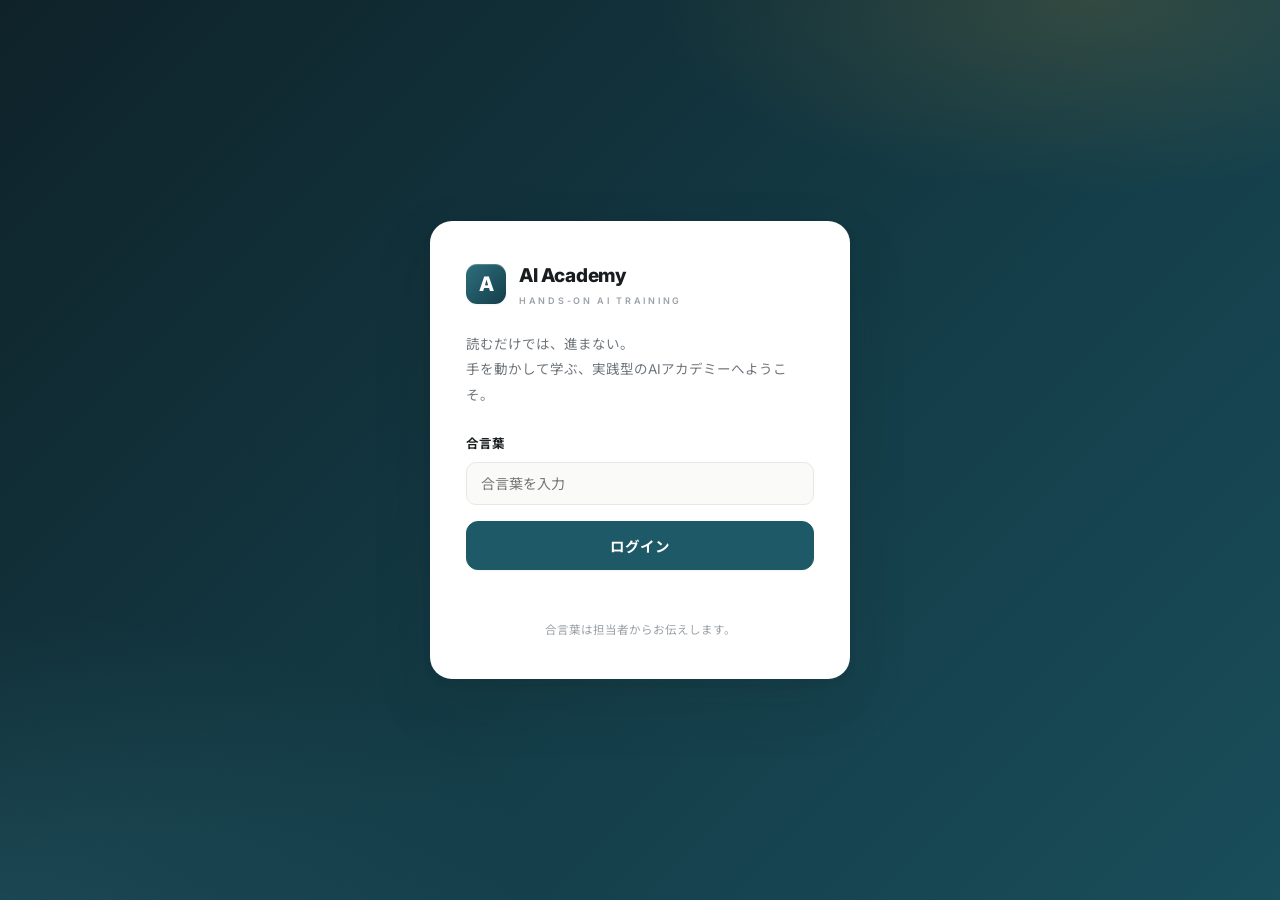
==== index.html @ 7d98a00f "v4-v6: GAS自動化3章＋L4本編化＋実習9本追加（全20章93レッスン・オンラインスクール完全版） - v4 GAS自動化モジュール（第10-12章 gas1-3）: ハルカゼ雑貨店を学習者の" ====
<!DOCTYPE html>
<html lang="ja">
<head>
  <meta charset="UTF-8">
  <meta name="viewport" content="width=device-width, initial-scale=1.0">
  <meta name="robots" content="noindex, nofollow">
  <title>AI Academy</title>
  <link rel="icon" href="data:image/svg+xml,%3Csvg xmlns='http://www.w3.org/2000/svg' viewBox='0 0 32 32'%3E%3Crect width='32' height='32' rx='8' fill='%231D5967'/%3E%3Ctext x='16' y='22.5' font-size='18' font-weight='700' text-anchor='middle' fill='white' font-family='Inter,sans-serif'%3EA%3C/text%3E%3C/svg%3E">
  <link rel="preconnect" href="https://fonts.googleapis.com">
  <link rel="preconnect" href="https://fonts.gstatic.com" crossorigin>
  <link href="https://fonts.googleapis.com/css2?family=Inter:wght@400;500;600;700;800&family=Noto+Sans+JP:wght@400;500;700;800&display=swap" rel="stylesheet">
  <link rel="stylesheet" href="css/style.css?v=6">
</head>
<body>
  <header class="site-header">
    <div class="header-inner">
      <a class="brand" href="#/dashboard" aria-label="AI Academy トップへ">
        <span class="brand-mark" aria-hidden="true">A</span>
        <span class="brand-text">
          <span class="brand-title">AI Academy</span>
          <span class="brand-sub">HANDS-ON AI TRAINING</span>
        </span>
      </a>
      <div class="header-right">
        <span class="learner"><span class="learner-avatar" aria-hidden="true"></span><strong id="learnerName">—</strong></span>
        <a href="#" class="reset-link" id="resetLink">進捗リセット</a>
        <a href="#" class="reset-link" id="logoutLink">ログアウト</a>
      </div>
    </div>
  </header>

  <main id="app"><div class="boot-note">読み込み中…</div></main>

  <footer class="site-footer">
    <p class="footer-note">Claude Code をこれから学ぶ人のためのオンラインアカデミー。各レッスンは「実際に手を動かして作る」ことで進みます。</p>
  </footer>

  <script type="module" src="js/app.js?v=6"></script>
</body>
</html>
---- css/style.css ----
/* =====================================================================
   AI Academy — スタイルシート v3（プロフェッショナル・リデザイン）
   デザインシステム:
     フォント: Inter + Noto Sans JP
     ブランド: ディープティール #1D5967（図解SVGの #2F6F7E と同系で調和）
     アクセント: リファインドゴールド #A97E1F（修了・ハイライト）
     ニュートラル: 上質なウォームグレー階調
   ===================================================================== */
:root {
  --bg:         #F4F4F2;
  --surface:    #FFFFFF;
  --surface-2:  #FAFAF8;
  --ink:        #1A1D1F;
  --ink-2:      #34393D;
  --sub:        #6E757B;
  --faint:      #9AA1A7;
  --line:       #E7E8E6;
  --line-2:     #F0F1EF;

  --brand:      #1D5967;
  --brand-2:    #2F6F7E;
  --brand-d:    #143E49;
  --brand-soft: #EAF2F3;

  --gold:       #A97E1F;
  --gold-2:     #C29233;
  --gold-soft:  #F8F2E1;

  --green:      #1E7A46;
  --green-soft: #EAF5EE;
  --brick:      #B3402E;
  --brick-soft: #FBEFEC;

  --indigo:     var(--brand);   /* 後方互換 */
  --indigo-d:   var(--brand-d);

  --shadow-xs:  0 1px 2px rgba(20, 28, 30, .06);
  --shadow-sm:  0 1px 2px rgba(20, 28, 30, .05), 0 4px 12px rgba(20, 28, 30, .05);
  --shadow-md:  0 2px 4px rgba(20, 28, 30, .05), 0 12px 28px rgba(20, 28, 30, .08);
  --shadow-lg:  0 4px 8px rgba(20, 28, 30, .06), 0 24px 60px rgba(20, 28, 30, .14);

  --r-sm: 10px;
  --r-md: 14px;
  --r-lg: 18px;
  --maxw: 1060px;
  --font: "Inter", "Noto Sans JP", "Hiragino Kaku Gothic ProN", "Yu Gothic Medium", sans-serif;
  --font-serif: "Hiragino Mincho ProN", "Yu Mincho", Georgia, serif;
  --mono: "SFMono-Regular", "SF Mono", Consolas, Menlo, monospace;
}
* { box-sizing: border-box; }
html { scroll-behavior: smooth; }
html, body { margin: 0; padding: 0; }
body {
  font-family: var(--font);
  color: var(--ink);
  background: var(--bg);
  line-height: 1.8;
  font-size: 14.5px;
  -webkit-font-smoothing: antialiased;
  text-rendering: optimizeLegibility;
  display: flex; flex-direction: column; min-height: 100vh;
}
a { color: var(--brand); text-decoration: none; }
a:hover { text-decoration: underline; text-underline-offset: 3px; }
::selection { background: rgba(29, 89, 103, .18); }
:focus-visible { outline: 2px solid var(--brand-2); outline-offset: 2px; border-radius: 4px; }
.boot-note { padding: 80px 20px; text-align: center; color: var(--sub); }

/* ============================ ヘッダー ============================ */
.site-header {
  background: rgba(255, 255, 255, .86);
  backdrop-filter: blur(14px);
  -webkit-backdrop-filter: blur(14px);
  border-bottom: 1px solid var(--line);
  position: sticky; top: 0; z-index: 50;
}
.header-inner {
  max-width: var(--maxw); margin: 0 auto; padding: 12px 24px;
  display: flex; align-items: center; justify-content: space-between; gap: 16px;
}
.brand { display: flex; align-items: center; gap: 12px; color: var(--ink); }
.brand:hover { text-decoration: none; }
.brand-mark {
  display: inline-flex; align-items: center; justify-content: center;
  width: 40px; height: 40px; border-radius: 11px;
  background: linear-gradient(135deg, var(--brand-2), var(--brand-d));
  color: #fff; font-weight: 800; font-size: 20px; letter-spacing: 0;
  box-shadow: inset 0 1px 0 rgba(255,255,255,.22), var(--shadow-xs);
  flex: 0 0 auto;
}
.brand-text { display: flex; flex-direction: column; line-height: 1.25; }
.brand-title { font-size: 16.5px; font-weight: 800; letter-spacing: -0.01em; color: var(--ink); }
.brand-sub { font-size: 9px; letter-spacing: .3em; color: var(--faint); font-weight: 600; }
.header-right { display: flex; align-items: center; gap: 18px; font-size: 13px; }
.learner { display: inline-flex; align-items: center; gap: 8px; color: var(--ink-2);
  background: var(--surface-2); border: 1px solid var(--line); border-radius: 999px; padding: 5px 14px 5px 6px; }
.learner-avatar { width: 24px; height: 24px; border-radius: 50%;
  background: linear-gradient(135deg, var(--brand-2), var(--brand-d)); display: inline-block; }
.learner strong { color: var(--ink); font-weight: 700; font-size: 12.5px; }
.reset-link { color: var(--faint); font-size: 12px; white-space: nowrap; cursor: pointer; }
.reset-link:hover { color: var(--ink-2); text-decoration: none; }

/* ============================ レイアウト ============================ */
#app { flex: 1 0 auto; width: 100%; max-width: var(--maxw); margin: 0 auto; padding: 32px 24px 72px; }
.view { animation: fadeIn .28s cubic-bezier(.2,.7,.3,1); }
@keyframes fadeIn { from { opacity: 0; transform: translateY(6px);} to { opacity: 1; transform: none; } }
.view-lesson { max-width: 850px; margin: 0 auto; }
.breadcrumb { font-size: 12px; color: var(--faint); margin-bottom: 18px; font-weight: 500; }
.breadcrumb a { color: var(--sub); }
.section-label { font-size: 12px; font-weight: 800; letter-spacing: .1em; color: var(--sub);
  text-transform: uppercase; margin: 8px 0 16px; }
.page-title { font-size: 25px; font-weight: 800; color: var(--ink); margin: 6px 0 6px; letter-spacing: -0.015em; line-height: 1.45; }
.page-sub { font-size: 13.5px; color: var(--sub); margin: 0 0 24px; }
.step-head { display: flex; align-items: center; gap: 10px; flex-wrap: wrap; }
.course-head { display: flex; align-items: center; gap: 10px; }

/* ============================ ヒーロー ============================ */
.hero {
  position: relative; overflow: hidden;
  background:
    radial-gradient(720px 300px at 88% -10%, rgba(194, 146, 51, .22), transparent 60%),
    radial-gradient(900px 420px at -10% 110%, rgba(47, 111, 126, .35), transparent 60%),
    linear-gradient(135deg, #0F2229 0%, #143E49 60%, #1D5967 130%);
  color: #fff; border-radius: 20px; padding: 42px 42px 38px; margin-bottom: 26px;
  box-shadow: var(--shadow-md);
}
.hero::after {
  content: ""; position: absolute; inset: 0; pointer-events: none;
  background-image: radial-gradient(rgba(255,255,255,.09) 1px, transparent 1px);
  background-size: 22px 22px;
  mask-image: linear-gradient(115deg, transparent 40%, rgba(0,0,0,.9));
  -webkit-mask-image: linear-gradient(115deg, transparent 40%, rgba(0,0,0,.9));
}
.hero-kicker { font-size: 10.5px; letter-spacing: .34em; color: #D9B45B; margin: 0 0 14px; font-weight: 700; }
.hero-title { font-size: clamp(24px, 3.4vw, 33px); font-weight: 800; line-height: 1.42; margin: 0 0 10px; letter-spacing: -0.01em; }
.hero-sub { font-size: 14.5px; color: rgba(233, 240, 242, .82); margin: 0 0 22px; max-width: 560px; }
.hero-cta { position: relative; z-index: 1; }
.inst-flag { display: inline-block; margin-left: 12px; font-size: 11px; font-weight: 700; color: #142229;
  background: #D9B45B; padding: 3px 10px; border-radius: 999px; vertical-align: middle; }

/* ============================ 能力ラダー（ステッパー） ============================ */
.ladder { background: var(--surface); border: 1px solid var(--line); border-radius: var(--r-lg);
  padding: 24px 26px 18px; margin-bottom: 30px; box-shadow: var(--shadow-xs); }
.ladder-track { display: grid; grid-template-columns: 1fr 1fr 1fr 1fr; gap: 12px; position: relative; }
.ladder-track::before { content: ""; position: absolute; left: 6%; right: 6%; top: 13px; height: 2px;
  background: var(--line); z-index: 0; }
.ladder-arrow { display: none; }
.ladder-step { position: relative; z-index: 1; text-align: center; padding: 0 6px; }
.ladder-badge { display: inline-flex; align-items: center; justify-content: center;
  min-width: 44px; height: 26px; border-radius: 999px; padding: 0 12px;
  font-size: 11.5px; font-weight: 800; letter-spacing: .04em;
  background: var(--surface); color: var(--faint); border: 2px solid var(--line);
  margin-bottom: 10px; }
.ladder-step.reached .ladder-badge {
  background: linear-gradient(135deg, var(--brand-2), var(--brand-d));
  color: #fff; border-color: transparent; box-shadow: var(--shadow-xs); }
.ladder-name { font-size: 13px; font-weight: 700; color: var(--ink); line-height: 1.4; }
.ladder-step.reached .ladder-name { color: var(--brand); }
.ladder-note { font-size: 11px; color: var(--faint); margin-top: 3px; }
.ladder-goal { text-align: center; font-size: 12px; color: var(--sub); margin: 16px 0 0;
  padding-top: 14px; border-top: 1px solid var(--line-2); }
.ladder-goal strong { color: var(--gold); font-weight: 800; }

/* ============================ コースカード ============================ */
.course-grid { display: grid; grid-template-columns: repeat(auto-fill, minmax(310px, 1fr)); gap: 16px; }
.course-card { position: relative; background: var(--surface); border: 1px solid var(--line);
  border-radius: var(--r-lg); padding: 22px 22px 18px; box-shadow: var(--shadow-xs);
  display: flex; flex-direction: column; gap: 9px; overflow: hidden;
  transition: transform .18s ease, box-shadow .18s ease, border-color .18s ease; }
.course-card:hover { transform: translateY(-3px); box-shadow: var(--shadow-md); border-color: #d9dcd9; }
.course-card::before { content: ""; position: absolute; top: 0; left: 0; right: 0; height: 4px;
  background: linear-gradient(90deg, var(--brand-2), var(--brand-d)); }
.course-card:nth-child(2)::before { background: linear-gradient(90deg, #3A7D8D, #1D5967); }
.course-card:nth-child(3)::before { background: linear-gradient(90deg, #27546B, #12303E); }
.course-card:nth-child(4)::before { background: linear-gradient(90deg, var(--gold-2), var(--gold)); }
.course-card.is-done { background: linear-gradient(180deg, #FCFEFD, #F4FAF6); }
.cc-top { display: flex; align-items: center; justify-content: space-between; }
.cc-title { font-size: 17.5px; font-weight: 800; color: var(--ink); margin: 0; letter-spacing: -0.01em; }
.cc-tagline { font-size: 12.5px; color: var(--sub); margin: 0; flex: 1 0 auto; }
.cc-progress { display: flex; align-items: center; gap: 12px; margin-top: 4px; }
.cc-bar { flex: 1; height: 7px; background: var(--line-2); border-radius: 999px; overflow: hidden; }
.cc-fill { height: 100%; background: linear-gradient(90deg, var(--brand-2), var(--brand)); border-radius: 999px; transition: width .4s ease; }
.is-done .cc-fill { background: linear-gradient(90deg, #2E9058, var(--green)); }
.cc-meta { font-size: 11px; color: var(--sub); white-space: nowrap; font-weight: 600; }
.cc-actions { display: flex; gap: 8px; margin-top: 8px; }

/* ============================ タグ・バッジ ============================ */
.tag { font-size: 10.5px; font-weight: 800; border-radius: 6px; padding: 2px 9px; letter-spacing: .04em; }
.tag-level { background: var(--brand-soft); color: var(--brand); }
.st-badge { font-size: 11px; font-weight: 800; border-radius: 999px; padding: 3px 11px; letter-spacing: .02em; }
.st-passed { background: var(--green); color: #fff; }
.st-open { background: var(--brand-soft); color: var(--brand); }
.st-locked { background: var(--line-2); color: var(--faint); }
.st-soon { background: var(--gold-soft); color: var(--gold); }
.lock-note { font-size: 11px; color: var(--faint); }
.cert-hint { font-size: 12.5px; color: rgba(233,240,242,.75); }

/* ============================ 章リスト ============================ */
.chapter-list { display: flex; flex-direction: column; gap: 10px; margin-top: 10px; }
.chapter-row { position: relative; display: flex; align-items: center; gap: 18px;
  background: var(--surface); border: 1px solid var(--line); border-radius: var(--r-md);
  padding: 16px 20px; box-shadow: var(--shadow-xs); transition: border-color .15s ease, box-shadow .15s ease; }
.chapter-row.open { border-color: #c6d6da; }
.chapter-row.open:hover { box-shadow: var(--shadow-sm); }
.chapter-row.cleared { background: linear-gradient(180deg, #FBFDFC, #F5FAF7); }
.chapter-row.cleared::before { content: ""; position: absolute; left: 0; top: 10px; bottom: 10px; width: 3px;
  border-radius: 3px; background: var(--green); }
.chapter-row.locked { opacity: .62; }
.chapter-row.soon { background: var(--surface-2); border-style: dashed; }
.chr-no { font-size: 11px; font-weight: 800; color: var(--faint); white-space: nowrap; min-width: 54px;
  letter-spacing: .06em; }
.chr-main { flex: 1; min-width: 0; }
.chr-title { font-size: 15px; font-weight: 700; color: var(--ink); letter-spacing: -0.005em; }
.chr-goal { font-size: 12px; color: var(--sub); margin-top: 3px; }
.chr-meta { font-size: 11px; color: var(--faint); margin-top: 5px; font-weight: 600; }
.chr-side { display: flex; flex-direction: column; align-items: flex-end; gap: 8px; white-space: nowrap; }

/* ============================ レッスン一覧 ============================ */
.lesson-list { display: flex; flex-direction: column; gap: 7px; margin-top: 12px; }
.lesson-row { display: flex; align-items: center; gap: 13px; background: var(--surface);
  border: 1px solid var(--line); border-radius: var(--r-sm); padding: 12px 16px; color: var(--ink);
  transition: border-color .14s ease, background .14s ease, transform .14s ease; }
.lesson-row:hover { text-decoration: none; border-color: #c6d6da; background: #FDFEFE; transform: translateX(2px); }
.lesson-row.done { background: var(--surface-2); }
.lr-idx { font-size: 11px; font-weight: 800; color: var(--faint); min-width: 20px; text-align: center; }
.lr-type { font-size: 10px; font-weight: 800; border-radius: 6px; padding: 3px 9px; white-space: nowrap; letter-spacing: .06em; }
.lr-type.t-lecture { background: var(--line-2); color: var(--ink-2); }
.lr-type.t-practice { background: var(--green-soft); color: var(--green); }
.lr-type.t-submit { background: var(--gold-soft); color: var(--gold); }
.lr-title { flex: 1; font-size: 13.5px; font-weight: 600; min-width: 0; }
.lr-right { font-size: 11px; color: var(--faint); display: flex; align-items: center; gap: 9px; white-space: nowrap; }
.lr-done { display: inline-flex; align-items: center; justify-content: center; background: var(--green);
  color: #fff; font-size: 10px; font-weight: 800; border-radius: 999px; padding: 2px 9px; }

/* ============================ レッスン本文 ============================ */
.lesson-body { font-size: 15px; line-height: 2.05; color: var(--ink-2); }
.lesson-body p { margin: 0 0 16px; }
.lesson-body strong { color: var(--ink); font-weight: 700; }
.done-bar { margin: 24px 0 8px; }

/* ---- 図解: figure ---- */
.figure { margin: 22px 0; background: var(--surface); border: 1px solid var(--line);
  border-radius: var(--r-md); padding: 20px 20px 12px; box-shadow: var(--shadow-xs); }
.figure svg { width: 100%; height: auto; display: block; }
.figure figcaption { font-size: 11.5px; color: var(--sub); text-align: center; margin-top: 10px;
  padding-top: 10px; border-top: 1px solid var(--line-2); }

/* ---- 図解: ターミナル再現モック ---- */
.term-mock { margin: 20px 0; border-radius: var(--r-md); overflow: hidden;
  border: 1px solid #23282E; box-shadow: var(--shadow-sm); }
.tm-bar { display: flex; align-items: center; gap: 6px; background: #171B20; padding: 10px 14px; }
.tm-bar span { width: 11px; height: 11px; border-radius: 50%; }
.tm-bar span:nth-child(1) { background: #E0655A; }
.tm-bar span:nth-child(2) { background: #E0B13F; }
.tm-bar span:nth-child(3) { background: #57B464; }
.tm-bar em { font-style: normal; font-size: 11px; color: #8A939D; margin-left: 8px; font-weight: 500; }
.tm-body { background: #0E1114; padding: 16px 18px; font-family: var(--mono); font-size: 12.5px; line-height: 1.85; }
.tm-body p { margin: 0 0 12px; white-space: pre-wrap; word-break: break-word; }
.tm-body p:last-child { margin-bottom: 0; }
.tm-in { color: #8ECFDD; }
.tm-in::before { content: "あなた ▸ "; color: #57B464; font-weight: 700; }
.tm-out { color: #C9CFD6; }
.tm-out::before { content: "AI ▸ "; color: #C29233; font-weight: 700; }
.tm-cmd { color: #E8EBEE; background: #171C21; border-radius: 8px; padding: 8px 12px; }
.tm-cmd::before { content: "$ "; color: #57B464; font-weight: 700; }

/* ---- 図解: ステップ図 ---- */
.steps-fig { list-style: none; counter-reset: sf; margin: 20px 0; padding: 0;
  display: flex; flex-direction: column; gap: 9px; }
.steps-fig li { counter-increment: sf; position: relative; background: var(--surface);
  border: 1px solid var(--line); border-radius: var(--r-sm); padding: 13px 16px 13px 54px;
  font-size: 13.5px; line-height: 1.75; }
.steps-fig li::before { content: counter(sf); position: absolute; left: 14px; top: 50%;
  transform: translateY(-50%); width: 26px; height: 26px; border-radius: 50%;
  background: linear-gradient(135deg, var(--brand-2), var(--brand-d)); color: #fff;
  font-size: 12.5px; font-weight: 800; display: flex; align-items: center; justify-content: center; }

/* ---- 図解: Before/After比較 ---- */
.compare { display: grid; grid-template-columns: 1fr 1fr; gap: 14px; margin: 20px 0; }
.cmp-col { background: var(--brick-soft); border: 1px solid #EDD5CE; border-radius: var(--r-md);
  padding: 15px 17px; font-size: 13px; line-height: 1.85; }
.cmp-col h5 { margin: 0 0 7px; font-size: 12px; font-weight: 800; color: #8F3527; letter-spacing: .02em; }
.cmp-col.good { background: var(--green-soft); border-color: #CBE5D3; }
.cmp-col.good h5 { color: var(--green); }
.cmp-col p { margin: 0; }

/* ---- 図解: callout ---- */
.callout { background: var(--gold-soft); border-left: 3px solid var(--gold-2); border-radius: 8px;
  padding: 14px 18px; font-size: 13.5px; line-height: 1.85; margin: 20px 0; color: var(--ink-2); }
.callout strong { color: var(--ink); }

/* ---- 動画スロット ---- */
.video-slot { display: flex; align-items: center; gap: 12px; background: var(--surface-2);
  border: 1px dashed #D5D2C8; border-radius: var(--r-sm); padding: 13px 16px;
  font-size: 12.5px; color: var(--sub); margin: 16px 0; }
.vs-label { font-size: 10px; font-weight: 800; background: #E4E0D4; color: #6B6552;
  border-radius: 6px; padding: 3px 9px; white-space: nowrap; letter-spacing: .06em; }

/* ============================ パート枠 ============================ */
.part { background: var(--surface); border: 1px solid var(--line); border-radius: var(--r-md);
  padding: 20px 22px; margin-bottom: 16px; box-shadow: var(--shadow-xs); }
.part-label { display: flex; align-items: center; gap: 10px; font-size: 14px; font-weight: 800;
  color: var(--ink); margin-bottom: 12px; letter-spacing: -0.005em; }
.part-no { display: inline-flex; align-items: center; justify-content: center; width: 25px; height: 25px;
  border-radius: 8px; background: linear-gradient(135deg, var(--brand-2), var(--brand-d));
  color: #fff; font-size: 12px; font-weight: 800; flex: 0 0 auto; }
.part-intro { font-size: 13.5px; color: var(--ink-2); margin: 0 0 14px; }
.part.tips { background: #F2F6F7; border-color: #D9E4E7; }
.part.tips .part-label { margin-bottom: 5px; font-size: 12.5px; color: var(--brand); }
.part.tips p { margin: 0; font-size: 13px; color: var(--ink-2); }
.soon-box { background: var(--gold-soft); border: 1px solid #EBDFC0; border-radius: var(--r-sm);
  padding: 14px 18px; font-size: 13.5px; color: var(--ink-2); margin: 0 0 18px; }

/* ---- プロンプト箱 ---- */
.prompt-box { border-radius: var(--r-md); overflow: hidden; border: 1px solid #23282E; box-shadow: var(--shadow-sm); }
.prompt-bar { display: flex; align-items: center; justify-content: space-between; gap: 12px;
  background: #171B20; color: #A8B0B9; font-size: 12px; padding: 9px 14px; font-weight: 500; }
.copy-btn { background: var(--brand-2); color: #fff; border: none; border-radius: 8px;
  padding: 6px 15px; font-size: 12px; font-weight: 700; cursor: pointer; font-family: inherit;
  transition: background .14s ease; }
.copy-btn:hover { background: var(--brand); }
.prompt-pre { margin: 0; background: #0E1114; color: #E4E8EB; padding: 16px 18px;
  font-size: 12.5px; line-height: 1.8; white-space: pre-wrap; word-break: break-word;
  font-family: var(--mono); overflow-x: auto; }

/* ---- 証拠貼付け ---- */
.evidence { width: 100%; min-height: 140px; resize: vertical; border: 1px solid var(--line);
  border-radius: var(--r-sm); padding: 14px 15px; font-size: 13px; line-height: 1.7;
  font-family: var(--mono); color: var(--ink); background: var(--surface-2);
  transition: border-color .14s ease, box-shadow .14s ease; }
.evidence:focus { outline: none; border-color: var(--brand-2); background: #fff;
  box-shadow: 0 0 0 4px rgba(47, 111, 126, .12); }
.verify-bar { display: flex; align-items: center; gap: 12px; margin-top: 14px; flex-wrap: wrap; }
.verify-result { margin-top: 16px; }
.ck-list { list-style: none; margin: 0 0 14px; padding: 0; display: flex; flex-direction: column; gap: 7px; }
.ck-list li { font-size: 13px; display: flex; align-items: center; gap: 10px; padding: 9px 13px;
  border-radius: var(--r-sm); font-weight: 500; }
.ck-list li.ok { background: var(--green-soft); color: #17603A; }
.ck-list li.ng { background: var(--brick-soft); color: #8F3527; }
.ck-mark { font-size: 10.5px; font-weight: 800; border-radius: 6px; padding: 2px 8px; flex: 0 0 auto; letter-spacing: .04em; }
.ck-list li.ok .ck-mark { background: var(--green); color: #fff; }
.ck-list li.ng .ck-mark { background: var(--brick); color: #fff; }
.vr-pass { background: var(--green-soft); border: 1px solid #CBE5D3; color: #17603A;
  font-weight: 700; font-size: 14px; border-radius: var(--r-sm); padding: 14px 17px; margin-bottom: 14px; }
.vr-fail { background: var(--brick-soft); border: 1px solid #EDD0C8; color: #8F3527;
  font-size: 13.5px; border-radius: var(--r-sm); padding: 14px 17px; margin-bottom: 14px; }

/* ============================ ミニテスト ============================ */
.q-block { background: var(--surface); border: 1px solid var(--line); border-radius: var(--r-md);
  padding: 17px 19px; margin-bottom: 13px; }
.q-head { display: flex; align-items: flex-start; gap: 11px; margin-bottom: 12px; }
.q-num { flex: 0 0 auto; width: 25px; height: 25px; border-radius: 8px;
  background: linear-gradient(135deg, var(--brand-2), var(--brand-d)); color: #fff;
  font-size: 12.5px; font-weight: 800; display: flex; align-items: center; justify-content: center; }
.q-text { font-size: 13.5px; font-weight: 700; color: var(--ink); line-height: 1.65; }
.choices { display: flex; flex-direction: column; gap: 8px; }
.choice { display: flex; align-items: center; gap: 10px; border: 1px solid var(--line);
  border-radius: var(--r-sm); padding: 11px 14px; font-size: 13px; cursor: pointer;
  background: var(--surface-2); position: relative; transition: border-color .13s ease, background .13s ease; }
.choice:hover { border-color: #B9CDD2; background: #fff; }
.choice.selected { border-color: var(--brand-2); background: var(--brand-soft); font-weight: 600; }
.choice input { accent-color: var(--brand); width: 15px; height: 15px; flex: 0 0 auto; }
.choice.locked { cursor: default; }
.choice.correct { border-color: #8FC6A3; background: var(--green-soft); }
.choice.wrong { border-color: #DBA595; background: var(--brick-soft); }
.choice-flag { margin-left: auto; font-size: 10px; font-weight: 800; border-radius: 6px;
  padding: 2px 9px; white-space: nowrap; letter-spacing: .04em; }
.choice-flag.ok { background: var(--green); color: #fff; }
.choice-flag.ng { background: var(--brick); color: #fff; }
.explanation { margin-top: 12px; font-size: 12.5px; line-height: 1.85; border-radius: var(--r-sm); padding: 12px 15px; }
.explanation.is-correct { background: var(--green-soft); color: #17603A; }
.explanation.is-wrong { background: var(--brick-soft); color: #8F3527; }
.exp-label { font-weight: 800; margin-right: 6px; }
.grade-bar { display: flex; align-items: center; justify-content: flex-end; gap: 16px; margin: 8px 0 2px; }
.answer-progress { font-size: 12px; color: var(--sub); font-weight: 600; }

/* ============================ ボタン ============================ */
.btn { display: inline-flex; align-items: center; justify-content: center; gap: 7px;
  background: var(--brand); color: #fff; border: 1px solid var(--brand);
  border-radius: var(--r-sm); padding: 10px 19px; font-size: 13.5px; font-weight: 700;
  cursor: pointer; font-family: inherit; letter-spacing: .01em;
  box-shadow: var(--shadow-xs); transition: transform .14s ease, box-shadow .14s ease, background .14s ease; }
.btn:hover { background: var(--brand-d); border-color: var(--brand-d); text-decoration: none;
  transform: translateY(-1px); box-shadow: var(--shadow-sm); }
.btn:active { transform: none; }
.btn-sm { padding: 7px 14px; font-size: 12.5px; border-radius: 9px; }
.btn-lg { padding: 13px 26px; font-size: 14.5px; border-radius: 12px; }
.btn-block { width: 100%; }
.btn-green { background: var(--green); border-color: var(--green); }
.btn-green:hover { background: #17603A; border-color: #17603A; }
.btn-gold { background: linear-gradient(135deg, var(--gold-2), var(--gold)); border-color: transparent;
  box-shadow: 0 2px 8px rgba(169, 126, 31, .3); }
.btn-gold:hover { background: linear-gradient(135deg, #B5872B, #97701B); border-color: transparent; }
.btn-outline { background: var(--surface); color: var(--brand); border-color: #C9D8DC; box-shadow: none; }
.btn-outline:hover { background: var(--brand-soft); color: var(--brand-d); border-color: #B3C8CE; }
.btn-ghost { background: transparent; color: var(--sub); border-color: transparent; box-shadow: none; }
.btn-ghost:hover { background: var(--line-2); color: var(--ink-2); transform: none; box-shadow: none; }
.btn:disabled { opacity: .55; cursor: default; transform: none; }
.btn-row { display: flex; gap: 10px; flex-wrap: wrap; margin-top: 18px; }
.nav-row { display: flex; align-items: center; justify-content: space-between; gap: 10px;
  margin-top: 26px; padding-top: 18px; border-top: 1px solid var(--line); }
.notice { background: var(--gold-soft); border: 1px solid #EBDFC0; border-radius: var(--r-md);
  padding: 18px 20px; font-size: 14px; color: var(--ink-2); }

/* ============================ 修了証 ============================ */
.cert-stage { display: flex; justify-content: center; padding: 16px 0 24px; }
.certificate { position: relative; width: 100%; max-width: 660px; background: #FFFDF5;
  border: 1px solid #D9C79A; border-radius: var(--r-md); padding: 48px 48px 36px; text-align: center;
  box-shadow: var(--shadow-md); }
.certificate::before { content: ""; position: absolute; inset: 10px; border: 1px solid #E3D5AE;
  border-radius: 9px; pointer-events: none; }
.cert-kicker { font-size: 10px; letter-spacing: .38em; color: var(--gold); font-weight: 700; }
.cert-title { font-family: var(--font-serif); font-size: 31px; font-weight: 700; color: var(--ink);
  margin: 10px 0 4px; letter-spacing: .02em; }
.cert-rule { width: 64px; height: 2px; background: linear-gradient(90deg, var(--gold-2), var(--gold));
  margin: 12px auto 22px; border-radius: 2px; }
.cert-lead { font-size: 12.5px; color: var(--sub); margin: 0; }
.cert-name { font-family: var(--font-serif); font-size: 29px; font-weight: 700; color: var(--ink);
  margin: 10px 0 18px; letter-spacing: .04em; }
.cert-body { font-size: 13.5px; color: var(--ink-2); line-height: 2.0; margin: 0 0 24px; }
.cert-meta { display: flex; justify-content: center; gap: 40px; font-size: 11px; color: var(--sub);
  margin-bottom: 26px; letter-spacing: .04em; }
.cert-meta .cm-val { display: block; font-size: 15px; color: var(--ink); font-weight: 700; margin-top: 2px; letter-spacing: 0; }
.cert-footer { display: flex; align-items: center; justify-content: space-between;
  border-top: 1px solid #E8DDBE; padding-top: 18px; }
.cert-org { text-align: left; }
.cert-org-name { font-size: 14px; font-weight: 800; color: var(--ink); }
.cert-org-sub { font-size: 9px; letter-spacing: .26em; color: var(--faint); font-weight: 600; }
.cert-seal { display: flex; flex-direction: column; align-items: center; }
.seal-mark { display: inline-flex; align-items: center; justify-content: center; width: 46px; height: 46px;
  border-radius: 50%; background: linear-gradient(135deg, var(--gold-2), var(--gold)); color: #fff;
  font-weight: 800; font-size: 20px; box-shadow: inset 0 1px 0 rgba(255,255,255,.3), 0 2px 8px rgba(169,126,31,.35); }
.seal-text { font-size: 9px; letter-spacing: .3em; color: var(--gold); margin-top: 5px; font-weight: 700; }

/* ============================ フッター ============================ */
.site-footer { flex-shrink: 0; border-top: 1px solid var(--line); padding: 26px 20px; text-align: center;
  background: var(--surface); }
.footer-note { font-size: 11.5px; color: var(--faint); max-width: var(--maxw); margin: 0 auto; }

/* ============================ ログイン ============================ */
.login-body {
  background:
    radial-gradient(720px 320px at 85% 0%, rgba(194, 146, 51, .18), transparent 60%),
    radial-gradient(900px 480px at 0% 100%, rgba(47, 111, 126, .30), transparent 60%),
    linear-gradient(135deg, #0F2229 0%, #143E49 60%, #1D5967 130%);
}
.login-wrap { flex: 1; display: flex; align-items: center; justify-content: center; padding: 24px; min-height: 100vh; }
.login-card { background: var(--surface); border-radius: 22px; padding: 38px 36px; width: 100%;
  max-width: 420px; box-shadow: var(--shadow-lg); }
.login-brand { display: flex; align-items: center; gap: 13px; margin-bottom: 22px; }
.login-title { font-size: 19px; font-weight: 800; color: var(--ink); letter-spacing: -0.01em; }
.login-sub { font-size: 9px; letter-spacing: .3em; color: var(--faint); font-weight: 600; }
.login-lead { font-size: 13.5px; color: var(--sub); margin: 0 0 24px; line-height: 1.9; }
.login-form { display: flex; flex-direction: column; gap: 16px; }
.field { display: flex; flex-direction: column; gap: 7px; }
.field-label { font-size: 12.5px; font-weight: 700; color: var(--ink); }
.field input { border: 1px solid var(--line); border-radius: var(--r-sm); padding: 12px 14px;
  font-size: 14px; font-family: inherit; color: var(--ink); background: var(--surface-2);
  transition: border-color .14s ease, box-shadow .14s ease, background .14s ease; }
.field input:focus { outline: none; border-color: var(--brand-2); background: #fff;
  box-shadow: 0 0 0 4px rgba(47, 111, 126, .12); }
.login-error { color: var(--brick); font-size: 12.5px; margin: 0; min-height: 16px; }
.login-note { font-size: 11.5px; color: var(--faint); margin: 18px 0 0; text-align: center; }

/* ============================ レスポンシブ ============================ */
@media (max-width: 760px) {
  #app { padding: 22px 16px 56px; }
  .hero { padding: 28px 22px 26px; border-radius: 16px; }
  .hero-title { font-size: 22px; }
  .ladder-track { grid-template-columns: 1fr 1fr; gap: 18px 10px; }
  .ladder-track::before { display: none; }
  .header-right { gap: 10px; }
  .learner { display: none; }
  .compare { grid-template-columns: 1fr; }
  .chapter-row { flex-wrap: wrap; }
  .chr-side { flex-direction: row; align-items: center; }
  .certificate { padding: 32px 22px 26px; }
  .nav-row { flex-wrap: wrap; }
  .page-title { font-size: 21px; }
}
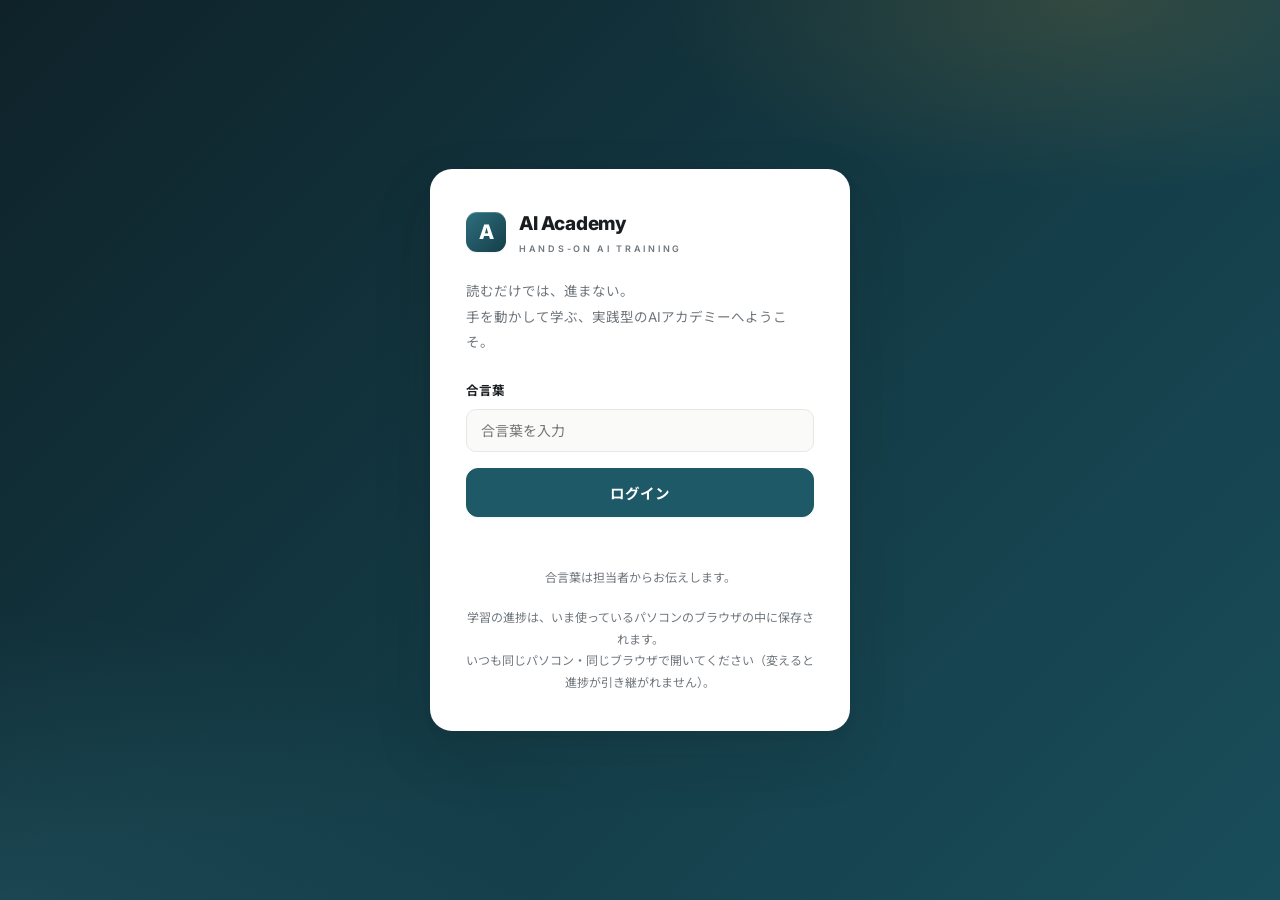
==== commit 1e915d68: "多角レビューで確定した13件を修正 — 視覚の見やすさ＋詰まりポイント 視覚（CSS）: - 図解SVGをスマホで縮小せず横スクロール化（min-width:560px。縮小で文字が判読不能になってい" ====
--- a/index.html
+++ b/index.html
@@ -9,7 +9,7 @@
   <link rel="preconnect" href="https://fonts.googleapis.com">
   <link rel="preconnect" href="https://fonts.gstatic.com" crossorigin>
   <link href="https://fonts.googleapis.com/css2?family=Inter:wght@400;500;600;700;800&family=Noto+Sans+JP:wght@400;500;700;800&display=swap" rel="stylesheet">
-  <link rel="stylesheet" href="css/style.css?v=6">
+  <link rel="stylesheet" href="css/style.css?v=13">
 </head>
 <body>
   <header class="site-header">
@@ -35,6 +35,6 @@
     <p class="footer-note">Claude Code をこれから学ぶ人のためのオンラインアカデミー。各レッスンは「実際に手を動かして作る」ことで進みます。</p>
   </footer>
 
-  <script type="module" src="js/app.js?v=6"></script>
+  <script type="module" src="js/app.js?v=13"></script>
 </body>
 </html>
--- a/css/style.css
+++ b/css/style.css
@@ -13,7 +13,7 @@
   --ink:        #1A1D1F;
   --ink-2:      #34393D;
   --sub:        #6E757B;
-  --faint:      #9AA1A7;
+  --faint:      #70777D; /* 旧#9AA1A7はコントラスト2.6:1で章メタ等が読めなかった（2026-07-16改善） */
   --line:       #E7E8E6;
   --line-2:     #F0F1EF;
 
@@ -135,6 +135,9 @@
 .hero-title { font-size: clamp(24px, 3.4vw, 33px); font-weight: 800; line-height: 1.42; margin: 0 0 10px; letter-spacing: -0.01em; }
 .hero-sub { font-size: 14.5px; color: rgba(233, 240, 242, .82); margin: 0 0 22px; max-width: 560px; }
 .hero-cta { position: relative; z-index: 1; }
+.hero-skip { position: relative; z-index: 1; margin: 16px 0 0; font-size: 12.5px; color: rgba(233,240,242,.72); }
+.hero-skip a { color: #E6C578; text-decoration: underline; text-underline-offset: 3px; }
+.hero-skip a:hover { color: #F2DCA8; }
 .inst-flag { display: inline-block; margin-left: 12px; font-size: 11px; font-weight: 700; color: #142229;
   background: #D9B45B; padding: 3px 10px; border-radius: 999px; vertical-align: middle; }
 
@@ -148,7 +151,7 @@
 .ladder-step { position: relative; z-index: 1; text-align: center; padding: 0 6px; }
 .ladder-badge { display: inline-flex; align-items: center; justify-content: center;
   min-width: 44px; height: 26px; border-radius: 999px; padding: 0 12px;
-  font-size: 11.5px; font-weight: 800; letter-spacing: .04em;
+  font-size: 12px; font-weight: 800; letter-spacing: .04em;
   background: var(--surface); color: var(--faint); border: 2px solid var(--line);
   margin-bottom: 10px; }
 .ladder-step.reached .ladder-badge {
@@ -156,7 +159,7 @@
   color: #fff; border-color: transparent; box-shadow: var(--shadow-xs); }
 .ladder-name { font-size: 13px; font-weight: 700; color: var(--ink); line-height: 1.4; }
 .ladder-step.reached .ladder-name { color: var(--brand); }
-.ladder-note { font-size: 11px; color: var(--faint); margin-top: 3px; }
+.ladder-note { font-size: 12px; color: var(--faint); margin-top: 3px; }
 .ladder-goal { text-align: center; font-size: 12px; color: var(--sub); margin: 16px 0 0;
   padding-top: 14px; border-top: 1px solid var(--line-2); }
 .ladder-goal strong { color: var(--gold); font-weight: 800; }
@@ -181,18 +184,18 @@
 .cc-bar { flex: 1; height: 7px; background: var(--line-2); border-radius: 999px; overflow: hidden; }
 .cc-fill { height: 100%; background: linear-gradient(90deg, var(--brand-2), var(--brand)); border-radius: 999px; transition: width .4s ease; }
 .is-done .cc-fill { background: linear-gradient(90deg, #2E9058, var(--green)); }
-.cc-meta { font-size: 11px; color: var(--sub); white-space: nowrap; font-weight: 600; }
+.cc-meta { font-size: 12px; color: var(--sub); white-space: nowrap; font-weight: 600; }
 .cc-actions { display: flex; gap: 8px; margin-top: 8px; }
 
 /* ============================ タグ・バッジ ============================ */
-.tag { font-size: 10.5px; font-weight: 800; border-radius: 6px; padding: 2px 9px; letter-spacing: .04em; }
+.tag { font-size: 11.5px; font-weight: 800; border-radius: 6px; padding: 2px 9px; letter-spacing: .04em; }
 .tag-level { background: var(--brand-soft); color: var(--brand); }
-.st-badge { font-size: 11px; font-weight: 800; border-radius: 999px; padding: 3px 11px; letter-spacing: .02em; }
+.st-badge { font-size: 12px; font-weight: 800; border-radius: 999px; padding: 3px 11px; letter-spacing: .02em; }
 .st-passed { background: var(--green); color: #fff; }
 .st-open { background: var(--brand-soft); color: var(--brand); }
 .st-locked { background: var(--line-2); color: var(--faint); }
-.st-soon { background: var(--gold-soft); color: var(--gold); }
-.lock-note { font-size: 11px; color: var(--faint); }
+.st-soon { background: var(--gold-soft); color: #7A5A13; }
+.lock-note { font-size: 12px; color: var(--faint); }
 .cert-hint { font-size: 12.5px; color: rgba(233,240,242,.75); }
 
 /* ============================ 章リスト ============================ */
@@ -207,12 +210,12 @@
   border-radius: 3px; background: var(--green); }
 .chapter-row.locked { opacity: .62; }
 .chapter-row.soon { background: var(--surface-2); border-style: dashed; }
-.chr-no { font-size: 11px; font-weight: 800; color: var(--faint); white-space: nowrap; min-width: 54px;
+.chr-no { font-size: 12px; font-weight: 800; color: var(--faint); white-space: nowrap; min-width: 54px;
   letter-spacing: .06em; }
 .chr-main { flex: 1; min-width: 0; }
 .chr-title { font-size: 15px; font-weight: 700; color: var(--ink); letter-spacing: -0.005em; }
 .chr-goal { font-size: 12px; color: var(--sub); margin-top: 3px; }
-.chr-meta { font-size: 11px; color: var(--faint); margin-top: 5px; font-weight: 600; }
+.chr-meta { font-size: 12px; color: var(--faint); margin-top: 5px; font-weight: 600; }
 .chr-side { display: flex; flex-direction: column; align-items: flex-end; gap: 8px; white-space: nowrap; }
 
 /* ============================ レッスン一覧 ============================ */
@@ -222,15 +225,15 @@
   transition: border-color .14s ease, background .14s ease, transform .14s ease; }
 .lesson-row:hover { text-decoration: none; border-color: #c6d6da; background: #FDFEFE; transform: translateX(2px); }
 .lesson-row.done { background: var(--surface-2); }
-.lr-idx { font-size: 11px; font-weight: 800; color: var(--faint); min-width: 20px; text-align: center; }
-.lr-type { font-size: 10px; font-weight: 800; border-radius: 6px; padding: 3px 9px; white-space: nowrap; letter-spacing: .06em; }
+.lr-idx { font-size: 12px; font-weight: 800; color: var(--faint); min-width: 20px; text-align: center; }
+.lr-type { font-size: 11px; font-weight: 800; border-radius: 6px; padding: 3px 9px; white-space: nowrap; letter-spacing: .06em; }
 .lr-type.t-lecture { background: var(--line-2); color: var(--ink-2); }
 .lr-type.t-practice { background: var(--green-soft); color: var(--green); }
-.lr-type.t-submit { background: var(--gold-soft); color: var(--gold); }
+.lr-type.t-submit { background: #8A6516; color: #fff; } /* 最重要ラベル「関門」は濃地×白字で目立たせる */
 .lr-title { flex: 1; font-size: 13.5px; font-weight: 600; min-width: 0; }
-.lr-right { font-size: 11px; color: var(--faint); display: flex; align-items: center; gap: 9px; white-space: nowrap; }
+.lr-right { font-size: 12px; color: var(--faint); display: flex; align-items: center; gap: 9px; white-space: nowrap; }
 .lr-done { display: inline-flex; align-items: center; justify-content: center; background: var(--green);
-  color: #fff; font-size: 10px; font-weight: 800; border-radius: 999px; padding: 2px 9px; }
+  color: #fff; font-size: 11px; font-weight: 800; border-radius: 999px; padding: 2px 9px; }
 
 /* ============================ レッスン本文 ============================ */
 .lesson-body { font-size: 15px; line-height: 2.05; color: var(--ink-2); }
@@ -239,10 +242,12 @@
 .done-bar { margin: 24px 0 8px; }
 
 /* ---- 図解: figure ---- */
+/* スマホ幅ではSVGを縮小せず原寸横スクロールにする（縮小すると図中文字が判読不能になる） */
 .figure { margin: 22px 0; background: var(--surface); border: 1px solid var(--line);
-  border-radius: var(--r-md); padding: 20px 20px 12px; box-shadow: var(--shadow-xs); }
-.figure svg { width: 100%; height: auto; display: block; }
-.figure figcaption { font-size: 11.5px; color: var(--sub); text-align: center; margin-top: 10px;
+  border-radius: var(--r-md); padding: 20px 20px 12px; box-shadow: var(--shadow-xs);
+  overflow-x: auto; -webkit-overflow-scrolling: touch; }
+.figure svg { width: 100%; height: auto; display: block; min-width: 560px; }
+.figure figcaption { font-size: 12.5px; color: var(--sub); text-align: center; margin-top: 10px;
   padding-top: 10px; border-top: 1px solid var(--line-2); }
 
 /* ---- 図解: ターミナル再現モック ---- */
@@ -253,7 +258,7 @@
 .tm-bar span:nth-child(1) { background: #E0655A; }
 .tm-bar span:nth-child(2) { background: #E0B13F; }
 .tm-bar span:nth-child(3) { background: #57B464; }
-.tm-bar em { font-style: normal; font-size: 11px; color: #8A939D; margin-left: 8px; font-weight: 500; }
+.tm-bar em { font-style: normal; font-size: 12px; color: #8A939D; margin-left: 8px; font-weight: 500; }
 .tm-body { background: #0E1114; padding: 16px 18px; font-family: var(--mono); font-size: 12.5px; line-height: 1.85; }
 .tm-body p { margin: 0 0 12px; white-space: pre-wrap; word-break: break-word; }
 .tm-body p:last-child { margin-bottom: 0; }
@@ -288,6 +293,9 @@
 .callout { background: var(--gold-soft); border-left: 3px solid var(--gold-2); border-radius: 8px;
   padding: 14px 18px; font-size: 13.5px; line-height: 1.85; margin: 20px 0; color: var(--ink-2); }
 .callout strong { color: var(--ink); }
+/* 「詰まったら」を症状ごとの縦リストで見せる（パニック中でも自分の症状を探せる） */
+.stuck-list { list-style: none; margin: 10px 0 0; padding: 0; display: flex; flex-direction: column; gap: 8px; }
+.stuck-list li { background: rgba(255, 255, 255, .68); border-radius: 8px; padding: 9px 13px; }
 
 /* ---- 動画スロット ---- */
 .video-slot { display: flex; align-items: center; gap: 12px; background: var(--surface-2);
@@ -323,6 +331,13 @@
   font-size: 12.5px; line-height: 1.8; white-space: pre-wrap; word-break: break-word;
   font-family: var(--mono); overflow-x: auto; }
 
+/* ---- 進捗の保存場所の告知 ---- */
+.storage-note { font-size: 12.5px; color: var(--sub); margin: 22px 4px 0; }
+
+/* ---- 関門ページの実習リンク行 ---- */
+.gate-practices { font-size: 12.5px; color: var(--sub); margin: -4px 0 12px; }
+.gate-practices a { font-weight: 700; }
+
 /* ---- 証拠貼付け ---- */
 .evidence { width: 100%; min-height: 140px; resize: vertical; border: 1px solid var(--line);
   border-radius: var(--r-sm); padding: 14px 15px; font-size: 13px; line-height: 1.7;
@@ -337,7 +352,7 @@
   border-radius: var(--r-sm); font-weight: 500; }
 .ck-list li.ok { background: var(--green-soft); color: #17603A; }
 .ck-list li.ng { background: var(--brick-soft); color: #8F3527; }
-.ck-mark { font-size: 10.5px; font-weight: 800; border-radius: 6px; padding: 2px 8px; flex: 0 0 auto; letter-spacing: .04em; }
+.ck-mark { font-size: 11px; font-weight: 800; border-radius: 6px; padding: 2px 8px; flex: 0 0 auto; letter-spacing: .04em; }
 .ck-list li.ok .ck-mark { background: var(--green); color: #fff; }
 .ck-list li.ng .ck-mark { background: var(--brick); color: #fff; }
 .vr-pass { background: var(--green-soft); border: 1px solid #CBE5D3; color: #17603A;
@@ -363,7 +378,7 @@
 .choice.locked { cursor: default; }
 .choice.correct { border-color: #8FC6A3; background: var(--green-soft); }
 .choice.wrong { border-color: #DBA595; background: var(--brick-soft); }
-.choice-flag { margin-left: auto; font-size: 10px; font-weight: 800; border-radius: 6px;
+.choice-flag { margin-left: auto; font-size: 11px; font-weight: 800; border-radius: 6px;
   padding: 2px 9px; white-space: nowrap; letter-spacing: .04em; }
 .choice-flag.ok { background: var(--green); color: #fff; }
 .choice-flag.ng { background: var(--brick); color: #fff; }
@@ -435,7 +450,7 @@
 /* ============================ フッター ============================ */
 .site-footer { flex-shrink: 0; border-top: 1px solid var(--line); padding: 26px 20px; text-align: center;
   background: var(--surface); }
-.footer-note { font-size: 11.5px; color: var(--faint); max-width: var(--maxw); margin: 0 auto; }
+.footer-note { font-size: 12px; color: var(--faint); max-width: var(--maxw); margin: 0 auto; }
 
 /* ============================ ログイン ============================ */
 .login-body {
@@ -460,7 +475,7 @@
 .field input:focus { outline: none; border-color: var(--brand-2); background: #fff;
   box-shadow: 0 0 0 4px rgba(47, 111, 126, .12); }
 .login-error { color: var(--brick); font-size: 12.5px; margin: 0; min-height: 16px; }
-.login-note { font-size: 11.5px; color: var(--faint); margin: 18px 0 0; text-align: center; }
+.login-note { font-size: 12px; color: var(--faint); margin: 18px 0 0; text-align: center; }
 
 /* ============================ レスポンシブ ============================ */
 @media (max-width: 760px) {
